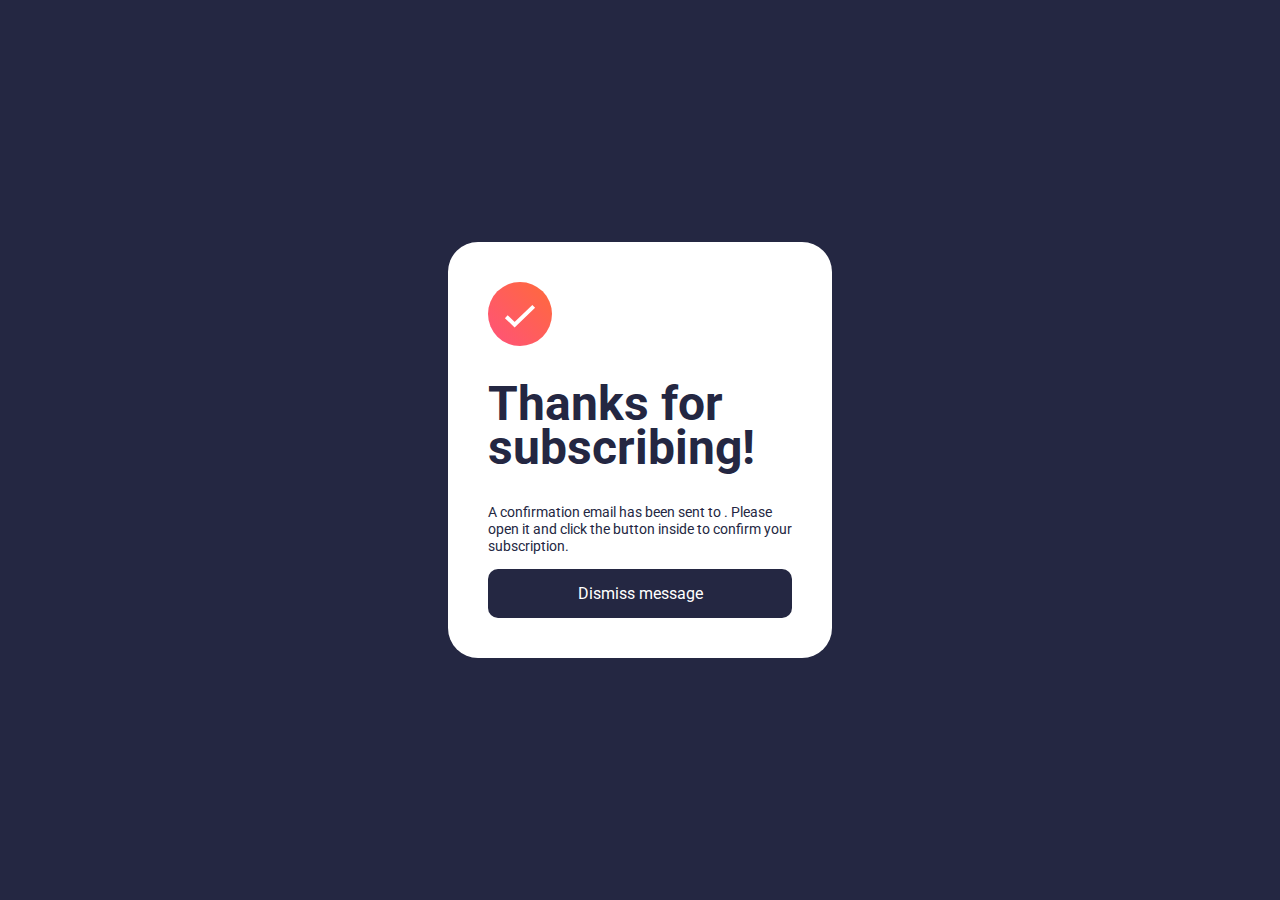
==== src/pages/confirmation.html @ 21e10991 "Message subscribing" ====
<!DOCTYPE html>
<html lang="en">
  <head>
    <meta charset="UTF-8" />
    <meta name="viewport" content="width=device-width, initial-scale=1.0" />
    <link
      rel="icon"
      type="image/png"
      sizes="32x32"
      href="../assets/images/favicon-32x32.png"
    />
    <link rel="stylesheet" href="../styles/confirmation.css" />
    <title>confirmation message</title>
  </head>
  <body class="body--center">
    <main>
      <div class="message__container">
        <img src="../assets/images/icon-success.svg" class="message__icon" alt="" />
        <h1 class="message__title">Thanks for subscribing!</h1>
        <p class="message__text">
          A confirmation email has been sent to
          <span id="emailSubscribed"></span>. Please open it and click the
          button inside to confirm your subscription.
        </p>
        <button class="message__btnSubmit" onclick="redirectToIndex()">Dismiss message</button>
      </div>
    </main>
  </body>
  <script src="../js/vaditaion.js"></script>
</html>
---- src/styles/confirmation.css ----
@import url("https://fonts.googleapis.com/css2?family=Roboto:wght@400;700&display=swap");

* {
  font-family: "Roboto", sans-serif;

  padding: 0;
  box-sizing: border-box;
  font-size: 16px;
}

:root {
  --primary-tomato: hsl(4, 100%, 67%);
  --primary-tomatoDark: hsla(4, 100%, 67%, 0.25);
  --darkSlateGrey: hsl(234, 29%, 20%);
  --charcoalGrey: hsl(235, 18%, 26%);
  --grey: hsl(231, 7%, 60%);
  --white: hsl(0, 0%, 100%);
}

body {
  background-color: var(--darkSlateGrey);
  height: 100vh;
  margin: 0;
}

.body--center {
  display: flex;
  align-items: center;
  justify-content: center;
  flex-direction: column;
}

.message__container {
  justify-content: space-around;
  align-items: center;
  width: 30vw;
  padding: 40px;
  border-radius: 30px;
  background-color: var(--white);
  color: var(--darkSlateGrey);
}

.message__title {
  font-size: 3rem;
  line-height: 2.75rem;
}
.message__text {
  font-size: 0.9rem;
}

#emailSubscribed{
    font-weight: 700;
}

.message__btnSubmit{
    color: var(--white);
    background-color: var(--darkSlateGrey);
    width: 100%;
    padding: 15px;
    border: none;
    border-radius: 10px;
}

.message__btnSubmit:hover{
    cursor: pointer;
    background-color: var(--primary-tomato);
    transition: 0.3s ease;
}
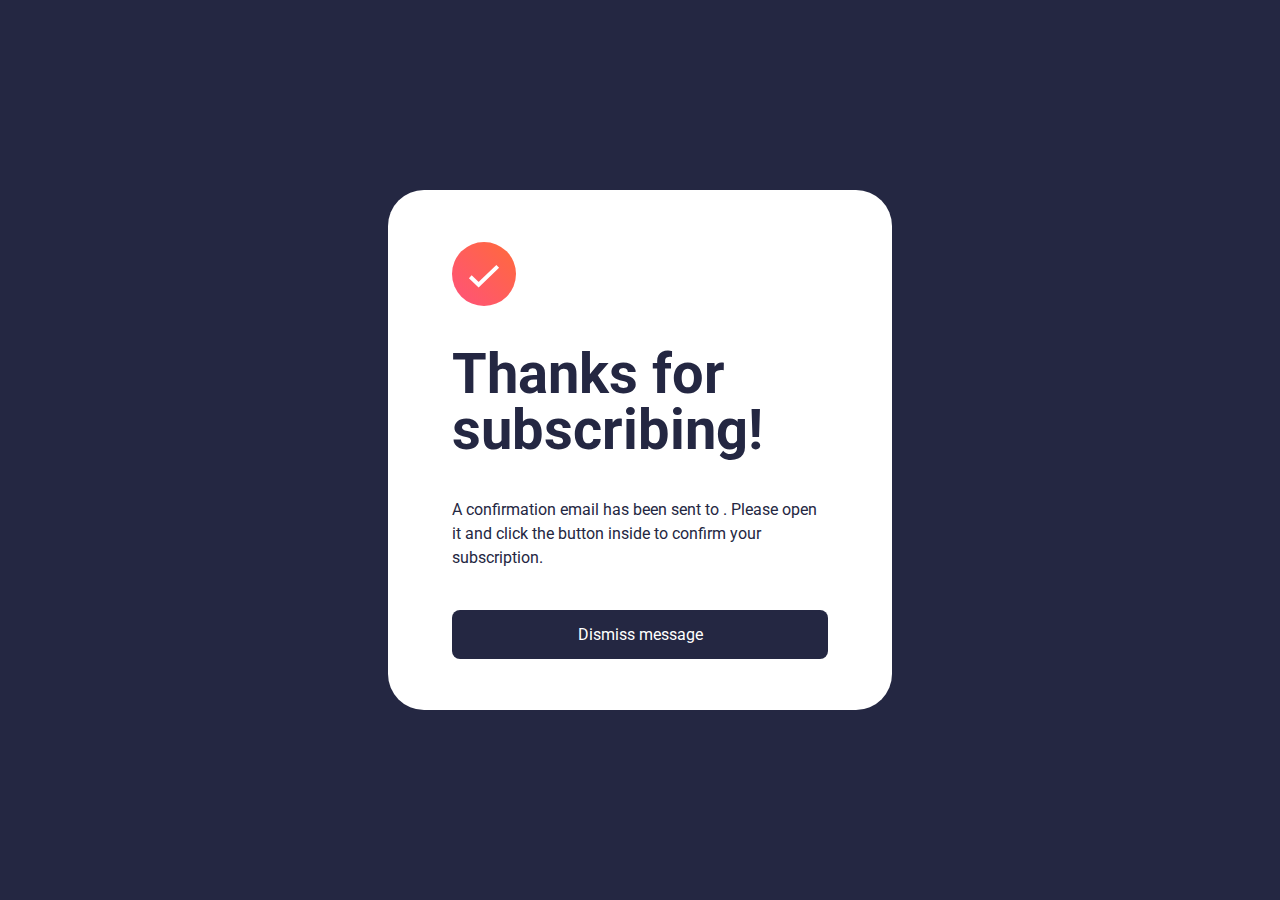
==== commit 426d540e: ":construction: mobile layout" ====
--- a/src/pages/confirmation.html
+++ b/src/pages/confirmation.html
@@ -13,7 +13,7 @@
     <title>confirmation message</title>
   </head>
   <body class="body--center">
-    <main>
+    <main class="main">
       <div class="message__container">
         <img src="../assets/images/icon-success.svg" class="message__icon" alt="" />
         <h1 class="message__title">Thanks for subscribing!</h1>
@@ -26,5 +26,5 @@
       </div>
     </main>
   </body>
-  <script src="../js/vaditaion.js"></script>
+  <script src="../js/confirmation.js"></script>
 </html>
--- a/src/styles/confirmation.css
+++ b/src/styles/confirmation.css
@@ -2,10 +2,10 @@
 
 * {
   font-family: "Roboto", sans-serif;
-
+  font-size: 16px;
+  font-style: normal;
   padding: 0;
   box-sizing: border-box;
-  font-size: 16px;
 }
 
 :root {
@@ -17,52 +17,103 @@
   --white: hsl(0, 0%, 100%);
 }
 
-body {
+.body--center {
   background-color: var(--darkSlateGrey);
   height: 100vh;
   margin: 0;
-}
-
-.body--center {
   display: flex;
   align-items: center;
   justify-content: center;
   flex-direction: column;
 }
 
-.message__container {
-  justify-content: space-around;
-  align-items: center;
-  width: 30vw;
-  padding: 40px;
-  border-radius: 30px;
+.main {
+  height: 520px;
+  width: 504px;
+  border-radius: 36px;
   background-color: var(--white);
   color: var(--darkSlateGrey);
 }
 
-.message__title {
-  font-size: 3rem;
-  line-height: 2.75rem;
-}
-.message__text {
-  font-size: 0.9rem;
+.message__container {
+  width: 376px;
+  height: 100%;
+  display: flex;
+  flex-wrap: wrap;
+  align-content: center;
+  margin: auto;
 }
 
-#emailSubscribed{
-    font-weight: 700;
+.message__icon {
+  width: 64px;
+  height: 64px;
 }
 
-.message__btnSubmit{
-    color: var(--white);
-    background-color: var(--darkSlateGrey);
-    width: 100%;
-    padding: 15px;
-    border: none;
-    border-radius: 10px;
+.message__title {
+  width: 376px;
+  font-size: 56px;
+  font-weight: 700;
+  line-height: 100%;
+  margin-block: 40px 24px;
 }
 
-.message__btnSubmit:hover{
-    cursor: pointer;
-    background-color: var(--primary-tomato);
-    transition: 0.3s ease;
-}+.message__text {
+  font-weight: 400;
+  line-height: 150%;
+  margin-bottom: 40px;
+}
+
+#emailSubscribed {
+  font-weight: 700;
+  line-height: 150%;
+}
+
+.message__btnSubmit {
+  color: var(--white);
+  background-color: var(--darkSlateGrey);
+  width: 100%;
+  padding: 15px;
+  border: none;
+  border-radius: 8px;
+}
+
+.message__btnSubmit:hover {
+  cursor: pointer;
+  background-color: var(--primary-tomato);
+  transition: 0.3s ease;
+  box-shadow: 0px 16px 32px 0px rgba(255, 97, 85, 0.5);
+}
+
+@media screen and (max-width: 768px) {
+  .body--center {
+    background-color: var(--white);
+    height: 100vh;
+    width: 100vw;
+  }
+
+  .main{
+    height: auto;
+    width: auto;
+    border-radius: 0px;
+  }
+
+  .message__container {
+    width: 80vw;
+    height: 90vh;
+    flex-direction: column;
+  }
+
+  .message__icon{
+    margin-bottom: 40px;
+  }
+
+  .message__title {
+    font-size: 40px;
+    margin-bottom: 24px;
+    width: auto;
+  }
+
+  .message__text{
+    margin-bottom: 190px;
+  }
+}
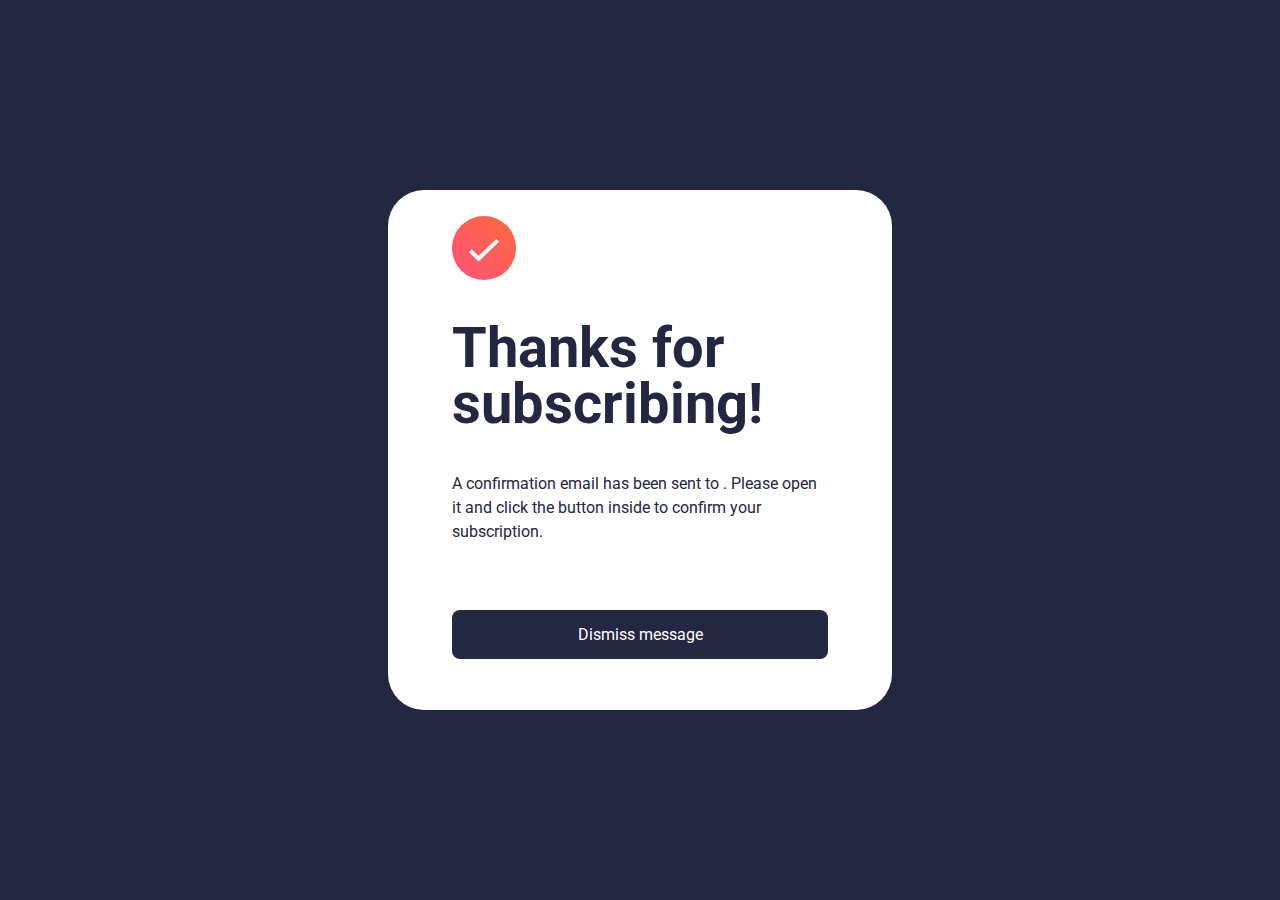
==== commit 0bc61e4e: ":iphone: mobile layout finished" ====
--- a/src/pages/confirmation.html
+++ b/src/pages/confirmation.html
@@ -22,7 +22,9 @@
           <span id="emailSubscribed"></span>. Please open it and click the
           button inside to confirm your subscription.
         </p>
-        <button class="message__btnSubmit" onclick="redirectToIndex()">Dismiss message</button>
+      </div>
+      <div class="container__btn">
+        <button class="container__btnSubmit" onclick="redirectToIndex()">Dismiss message</button>
       </div>
     </main>
   </body>
--- a/src/styles/confirmation.css
+++ b/src/styles/confirmation.css
@@ -28,6 +28,9 @@
 }
 
 .main {
+  display: flex;
+  flex-wrap: wrap;
+  justify-content: center;
   height: 520px;
   width: 504px;
   border-radius: 36px;
@@ -37,11 +40,9 @@
 
 .message__container {
   width: 376px;
-  height: 100%;
   display: flex;
   flex-wrap: wrap;
   align-content: center;
-  margin: auto;
 }
 
 .message__icon {
@@ -68,7 +69,11 @@
   line-height: 150%;
 }
 
-.message__btnSubmit {
+.container__btn{
+  width: 376px;
+}
+
+.container__btnSubmit {
   color: var(--white);
   background-color: var(--darkSlateGrey);
   width: 100%;
@@ -77,7 +82,7 @@
   border-radius: 8px;
 }
 
-.message__btnSubmit:hover {
+.container__btnSubmit:hover {
   cursor: pointer;
   background-color: var(--primary-tomato);
   transition: 0.3s ease;
@@ -87,33 +92,23 @@
 @media screen and (max-width: 768px) {
   .body--center {
     background-color: var(--white);
-    height: 100vh;
-    width: 100vw;
   }
 
   .main{
-    height: auto;
-    width: auto;
     border-radius: 0px;
+    width: 327px;
+    height: 623px;
+    display: flex;
+    justify-content: flex-end;
+    gap: 263px;
+  }
+  .message__container {
+    width: 327px;
+  }
+  
+  .message__title {
+    width: 327px;
+    font-size: 40px;
   }
 
-  .message__container {
-    width: 80vw;
-    height: 90vh;
-    flex-direction: column;
-  }
-
-  .message__icon{
-    margin-bottom: 40px;
-  }
-
-  .message__title {
-    font-size: 40px;
-    margin-bottom: 24px;
-    width: auto;
-  }
-
-  .message__text{
-    margin-bottom: 190px;
-  }
 }
